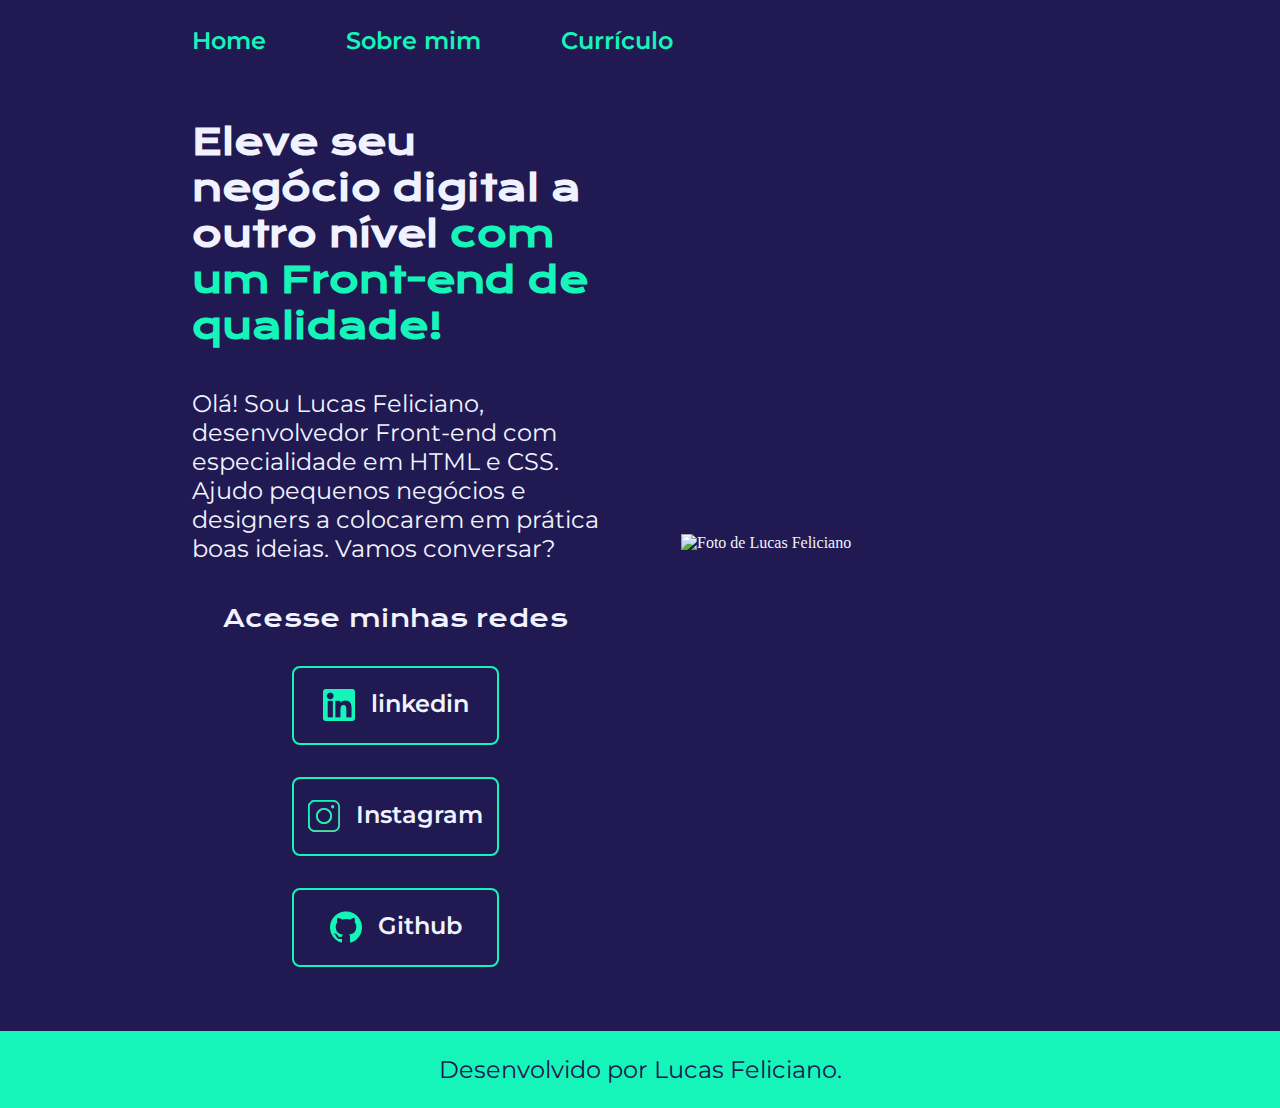
==== index.html @ a498a01d "Add files via upload" ====
<!DOCTYPE html>
<html lang="pt-br">

<head>
    <meta charset="UTF-8">
    <meta http-equiv="X-UA-Compatible" content="IE=edge">
    <meta name="viewport" content="width=device-width, initial-scale=1.0">
    <title>Portifolio</title>
    <link rel="stylesheet" href="./styles/style.css">
</head>

<body>
    <header class="cabecalho">
        <nav class="cabecalho__menu">
            <a class="cabecalho__menu__link" href="index.html">Home</a>
            <a class="cabecalho__menu__link" href="about.html">Sobre mim</a>
            <a class="cabecalho__menu__link" href="curriculo.html">Currículo</a>
        </nav>
    </header>
    <main class="apresentacao">
        <section class="apresentacao__conteudo">
            <h1 class="apresentacao__conteudo__titulo">Eleve seu negócio digital a outro nível<strong 
            class="titulo-destaque"> com um Front-end de qualidade!
            </strong></h1>
            <p class="apresentacao__conteudo__texto">Olá! Sou Lucas Feliciano, desenvolvedor
            Front-end com especialidade em HTML e
            CSS. Ajudo pequenos negócios e designers a
            colocarem em prática boas ideias. Vamos
            conversar?</p>
            <div class="apresentacao__links">
                <h2 class="apresentacao__links__subtitulo">Acesse minhas redes</h2>
                <a class="apresentacao__links__navegacao" href="https://www.linkedin.com/in/lucas-feliciano-paixão-b3a9192b4">
                    <img src="./assets/linkedin.png">
                    linkedin
                </a>
                <a class="apresentacao__links__navegacao" href="https://instagram.com/lusca_4">
                    <img src="./assets/instagram.png">
                    Instagram
                </a>
                <a class="apresentacao__links__navegacao" href="https://github.com/LucasFelician">
                    <img src="./assets/github.png">
                    Github
                </a>
            </div>
        </section>
        <img class="apresentacao__imagem" src="./assets/imagem.png" alt="Foto de Lucas Feliciano">
    </main>
    <footer class="rodape">
        <p>Desenvolvido por Lucas Feliciano.</p>
    </footer>
</body>

</html>
---- styles/style.css ----
@import url('https://fonts.googleapis.com/css2?family=Krona+One&family=Montserrat:wght@400;600&display=swap');

:root{
    --cor-primaria: #211951;
    --cor-secundaria: #F0F3FF;
    --cor-terciaria: #15F5BA;
    --cor-hover: #836FFF;

    --fonte-primaria: 'Krona One', sans-serif;
    --fonte-secundaria: 'Montserrat', sans-serif;
}

*{
    margin: 0;
    padding: 0;
}

body{
    box-sizing: border-box;
    background-color: var(--cor-primaria);
    color: var(--cor-secundaria);
}
.cabecalho{
    padding: 2% 0% 0% 15%;
}
.cabecalho__menu{
    display: flex;
    gap: 80px;
}
.cabecalho__menu__link{
    font-family: var(--fonte-secundaria);
    font-size: 1.5rem;
    font-weight: 600;
    color: var(--cor-terciaria);
    text-decoration: none;
}
.cabecalho__menu__link:hover{
    color: #0fba8d;
}
.apresentacao{
    padding: 5% 15%;
    display: flex;
    align-items: center;
    justify-content: space-between;
    gap: 82px;
}
.apresentacao__conteudo{
    width: 50%;
    display: flex;
    flex-direction: column;
    gap: 40px;
}

.apresentacao__conteudo__titulo{
    font-size: 2.25rem;
    font-family: var(--fonte-primaria);
}
.titulo-destaque{
    color: var(--cor-terciaria);
}
.apresentacao__conteudo__texto{
    font-size: 1.5rem;
    font-family: var(--fonte-secundaria);
}
.apresentacao__conteudo__topicos{
    list-style-type: disc;
    font-size: 1.5rem;
    font-family: var(--fonte-secundaria);
}

.apresentacao__links{
    display: flex;
    flex-direction: column;
    justify-content: space-between;
    align-items: center;
    gap: 32px;
}
.apresentacao__links__subtitulo{
    font-family: var(--fonte-primaria);
    font-weight: 400;
    font-size: 1.5rem;
}
.apresentacao__links__navegacao{
    display: flex;
    justify-content: center;
    gap: 16px;
    border: 2px solid var(--cor-terciaria);
    width: 50%;
    text-align: center;
    border-radius: 8px;
    font-size: 1.5rem;
    font-weight: 600;
    padding: 21.5px 0;
    text-decoration: none;
    color: var(--cor-secundaria);
    font-family: var(--fonte-secundaria);
}
.apresentacao__links__navegacao:hover{
    background-color: var(--cor-hover);
    border: groove;
}
.apresentacao__imagem{
    width: 50%;
}
.rodape{
    color: var(--cor-primaria);
    background-color: var(--cor-terciaria);
    padding: 24px;
    text-align: center;
    font-family: var(--fonte-secundaria);
    font-size: 1.5rem;
    font-weight: 400;
}

@media (max-width: 1210px){
    .cabecalho{
        padding: 10%;
    }
    .cabecalho__menu{
        justify-content: center;
        gap: 50px;
    }
    .apresentacao{
        padding: 2%;
        flex-direction: column-reverse;
    }
    .apresentacao__conteudo{
        width: auto;
    }
}
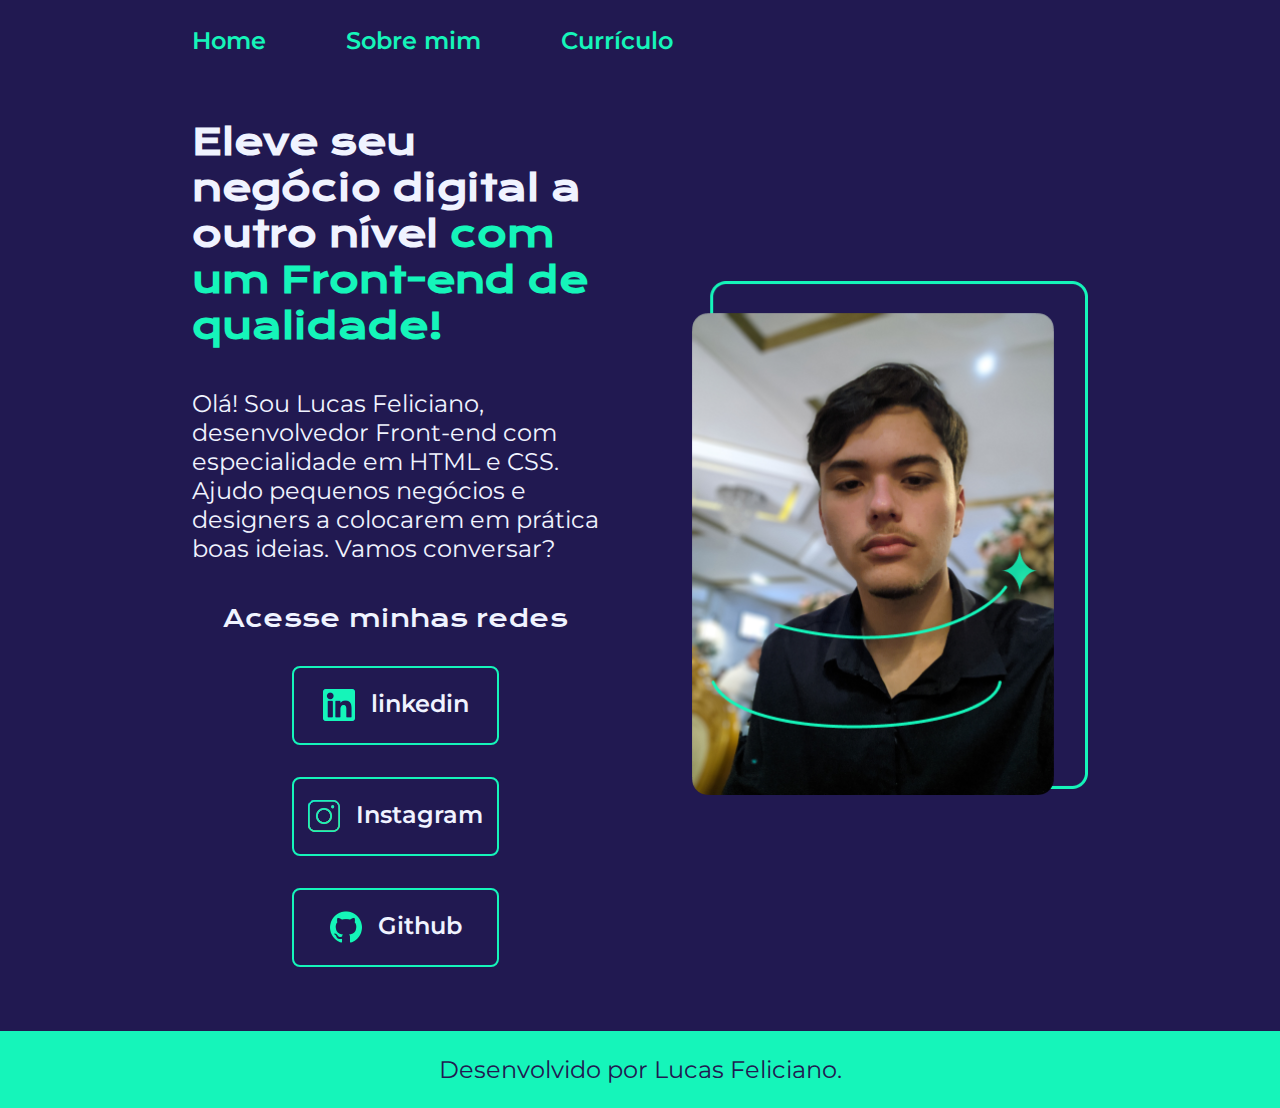
==== commit 52147f9b: "Update index.html" ====
--- a/index.html
+++ b/index.html
@@ -43,11 +43,11 @@
                 </a>
             </div>
         </section>
-        <img class="apresentacao__imagem" src="./assets/imagem.png" alt="Foto de Lucas Feliciano">
+        <img class="apresentacao__imagem" src="./assets/Imagem.png" alt="Foto de Lucas Feliciano">
     </main>
     <footer class="rodape">
         <p>Desenvolvido por Lucas Feliciano.</p>
     </footer>
 </body>
 
-</html>+</html>
